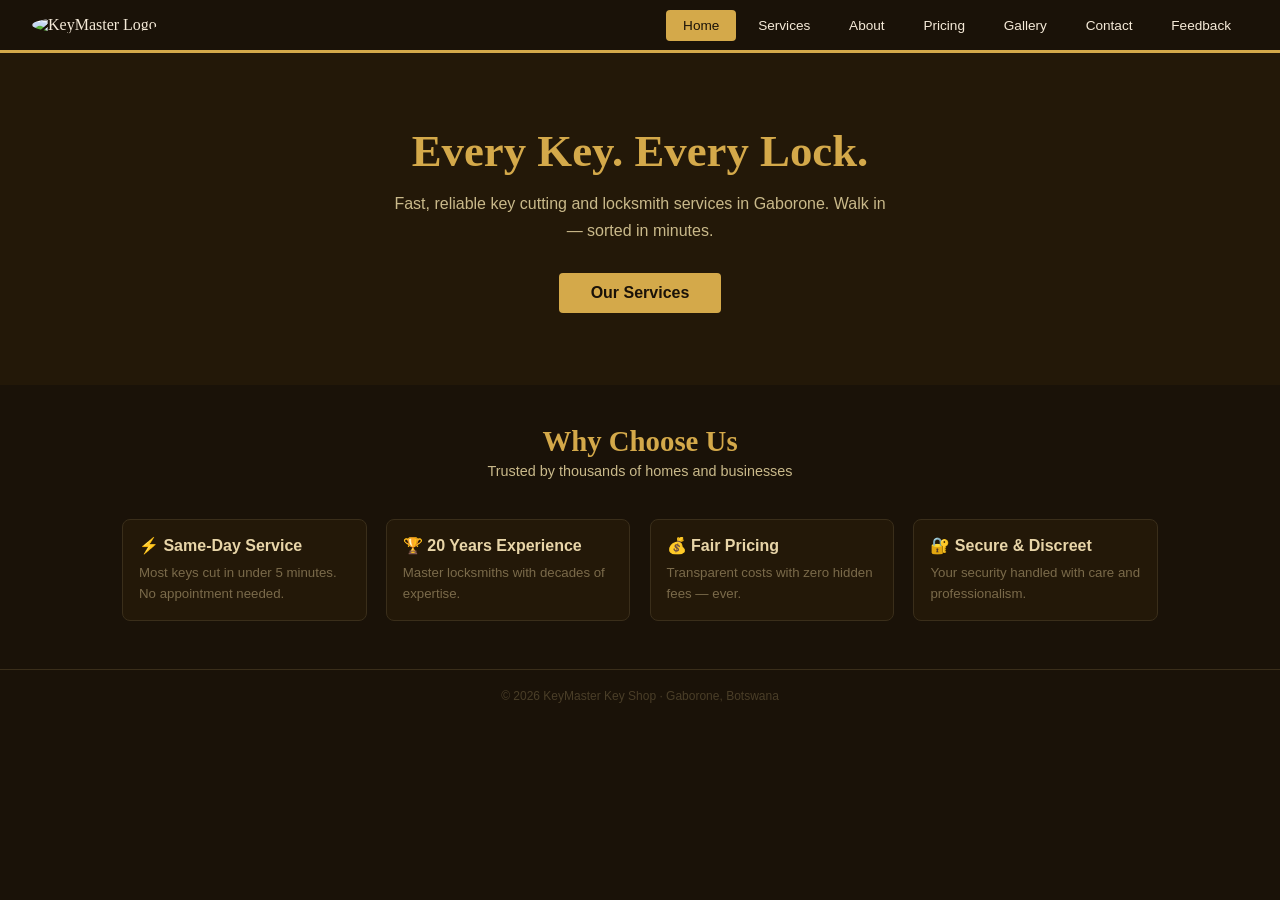
==== index.html @ ec17ee56 "Add files via upload" ====
<!DOCTYPE html>
<html lang="en">
<head>
<meta charset="UTF-8">
<meta name="viewport" content="width=device-width,initial-scale=1">
<title>KeyMaster Home</title>
<style>
*{margin:0;padding:0;box-sizing:border-box}
html,body{background:#1a1208;color:#f5ead8;font-family:Georgia,serif}
nav{background:#1a1208;border-bottom:3px solid #d4a94a;padding:1rem 2rem;display:flex;justify-content:space-between;align-items:center;flex-wrap:wrap;gap:.5rem}
.logo img{height:55px;border-radius:50%;object-fit:cover}
nav ul{list-style:none;display:flex;flex-wrap:wrap;gap:.3rem;margin:0;padding:0}
nav a{color:#f5ead8;text-decoration:none;padding:.45rem 1rem;border:1px solid transparent;border-radius:4px;font-family:Helvetica,Arial,sans-serif;font-size:.85rem;transition:all .2s}
nav a:hover,nav a.active{background:#d4a94a;color:#1a1208}
.hero{background:#231808;text-align:center;padding:4.5rem 2rem}
.hero h1{font-size:2.8rem;color:#d4a94a}
.hero p{color:#c9b98a;margin:.8rem auto;max-width:500px;line-height:1.7;font-family:Helvetica,Arial,sans-serif}
.btn-gold{background:#d4a94a;color:#1a1208;border:none;font-weight:700;padding:.7rem 2rem;border-radius:4px;cursor:pointer;font-family:Helvetica,Arial,sans-serif;text-decoration:none;display:inline-block;margin-top:1rem}
.btn-gold:hover{background:#e0be72;color:#1a1208}
.section-title{color:#d4a94a;text-align:center;font-size:1.8rem;padding:2.5rem 1rem .3rem}
.section-sub{text-align:center;color:#c9b98a;font-family:Helvetica,Arial,sans-serif;font-size:.9rem;margin-bottom:1.5rem}
.grid{display:grid;grid-template-columns:repeat(auto-fit,minmax(210px,1fr));gap:1.2rem;padding:1rem 2rem 3rem;max-width:1100px;margin:auto}
.kcard{background:#231808;border:1px solid #3a2e1a;border-radius:8px;overflow:hidden;transition:border-color .2s}
.kcard:hover{border-color:#d4a94a}
.kcard img{width:100%;height:150px;object-fit:cover;display:block}
.kcard-body{padding:1rem}
.kcard-body h5{color:#e8d5a8;font-size:1rem;margin-bottom:.4rem;font-family:Helvetica,Arial,sans-serif}
.kcard-body p{color:#7a6a4a;font-size:.83rem;line-height:1.6;font-family:Helvetica,Arial,sans-serif}
.two{display:grid;grid-template-columns:1fr 1fr;gap:2rem;padding:1rem 2rem 3rem;max-width:1100px;margin:auto;align-items:start}
.about-text p{color:#c9b98a;line-height:1.8;font-size:.93rem;margin-bottom:.8rem;font-family:Helvetica,Arial,sans-serif}
.stat-grid{display:grid;grid-template-columns:1fr 1fr;gap:1rem}
.stat-box{background:#231808;border:1px solid #3a2e1a;border-radius:8px;padding:1.2rem;text-align:center}
.stat-box strong{display:block;font-size:1.9rem;color:#d4a94a}
.stat-box span{font-size:.78rem;color:#7a6a4a;font-family:Helvetica,Arial,sans-serif}
.pcard{background:#231808;border:1px solid #3a2e1a;border-radius:8px;padding:1.5rem;font-family:Helvetica,Arial,sans-serif}
.pcard.hot{border:2px solid #d4a94a}
.pcard h3{color:#e8d5a8;font-size:1rem;margin-bottom:.3rem}
.price-amt{font-size:2rem;color:#d4a94a;font-weight:700}
.price-amt small{font-size:.8rem;color:#7a6a4a;font-weight:400}
.pcard ul{list-style:none;padding:0;margin-top:.8rem}
.pcard ul li{font-size:.82rem;color:#a8966e;padding:.25rem 0;border-bottom:1px solid #2e2010}
.badge-gold{background:#d4a94a;color:#1a1208;font-size:.7rem;padding:.15rem .55rem;border-radius:3px;font-weight:700;display:inline-block;margin-bottom:.5rem}
.contact-block h3{color:#e8d5a8;margin-bottom:.8rem;font-family:Helvetica,Arial,sans-serif}
.info-row{color:#a8966e;font-size:.87rem;margin-bottom:.6rem;font-family:Helvetica,Arial,sans-serif;padding:.2rem 0}
.hours-table{width:100%;border-collapse:collapse;font-size:.83rem;font-family:Helvetica,Arial,sans-serif}
.hours-table td{padding:.3rem 0;color:#a8966e;border-bottom:1px solid #2e2010}
.hours-table td:last-child{text-align:right;color:#d4a94a}
.fb-form{max-width:520px;margin:0 auto;padding:0 2rem 3rem}
.fb-form label{display:block;font-size:.82rem;color:#c9b98a;margin:.7rem 0 .3rem;font-family:Helvetica,Arial,sans-serif}
.fb-form input,.fb-form select,.fb-form textarea{width:100%;background:#231808;border:1px solid #3a2e1a;border-radius:5px;padding:.6rem .8rem;color:#f5ead8;font-family:Helvetica,Arial,sans-serif;font-size:.88rem}
.fb-form input:focus,.fb-form select:focus,.fb-form textarea:focus{outline:none;border-color:#d4a94a}
.fb-form textarea{height:100px;resize:vertical}
.stars span{font-size:1.6rem;cursor:pointer;color:#3a2e1a}
.stars span.on{color:#d4a94a}
.ok-msg{display:none;margin-top:1rem;padding:1rem;background:#1e2e1a;border:1px solid #3a6e1a;border-radius:6px;color:#7ec47e;text-align:center;font-size:.88rem;font-family:Helvetica,Arial,sans-serif}
footer{text-align:center;padding:1.2rem;border-top:1px solid #3a2e1a;font-size:.75rem;color:#4a3e28;font-family:Helvetica,Arial,sans-serif;background:#1a1208}
@media(max-width:640px){.two{grid-template-columns:1fr}.hero h1{font-size:2rem}nav{flex-direction:column;align-items:flex-start}}
</style>
</head>
<body>
<nav>
  <div class="logo"><img src="images/logo.jpg" alt="KeyMaster Logo"></div>
  <ul>
    <li><a href="index.html" id="n1">Home</a></li>
    <li><a href="services.html" id="n2">Services</a></li>
    <li><a href="about.html" id="n3">About</a></li>
    <li><a href="pricing.html" id="n4">Pricing</a></li>
    <li><a href="gallery.html" id="n5">Gallery</a></li>
    <li><a href="contact.html" id="n6">Contact</a></li>
    <li><a href="feedback.html" id="n7">Feedback</a></li>
  </ul>
</nav>
<script>document.getElementById('n1').className='active'</script>
<div class="hero">
  <h1>Every Key. Every Lock.</h1>
  <p>Fast, reliable key cutting and locksmith services in Gaborone. Walk in — sorted in minutes.</p>
  <a href="services.html" class="btn-gold">Our Services</a>
</div>
<h2 class="section-title">Why Choose Us</h2>
<p class="section-sub">Trusted by thousands of homes and businesses</p>
<div class="grid">
  <div class="kcard"><div class="kcard-body"><h5>⚡ Same-Day Service</h5><p>Most keys cut in under 5 minutes. No appointment needed.</p></div></div>
  <div class="kcard"><div class="kcard-body"><h5>🏆 20 Years Experience</h5><p>Master locksmiths with decades of expertise.</p></div></div>
  <div class="kcard"><div class="kcard-body"><h5>💰 Fair Pricing</h5><p>Transparent costs with zero hidden fees — ever.</p></div></div>
  <div class="kcard"><div class="kcard-body"><h5>🔐 Secure &amp; Discreet</h5><p>Your security handled with care and professionalism.</p></div></div>
</div>
<footer>&copy; 2026 KeyMaster Key Shop &middot; Gaborone, Botswana</footer>
</body>
</html>
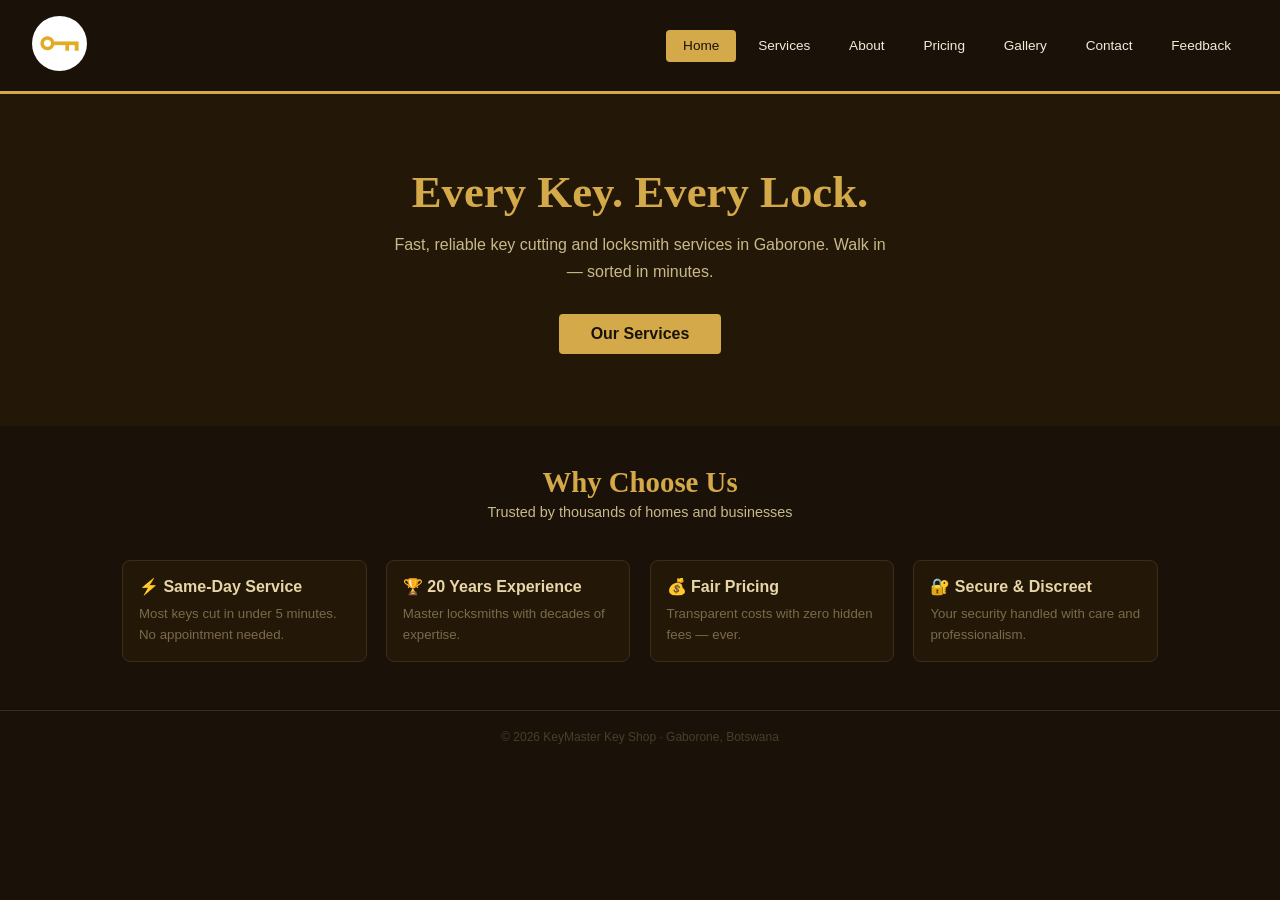
==== commit 78fc1234: "Add files via upload" ====
--- a/index.html
+++ b/index.html
@@ -1,89 +1,88 @@
-<!DOCTYPE html>
-<html lang="en">
-<head>
-<meta charset="UTF-8">
-<meta name="viewport" content="width=device-width,initial-scale=1">
-<title>KeyMaster Home</title>
-<style>
-*{margin:0;padding:0;box-sizing:border-box}
-html,body{background:#1a1208;color:#f5ead8;font-family:Georgia,serif}
-nav{background:#1a1208;border-bottom:3px solid #d4a94a;padding:1rem 2rem;display:flex;justify-content:space-between;align-items:center;flex-wrap:wrap;gap:.5rem}
-.logo img{height:55px;border-radius:50%;object-fit:cover}
-nav ul{list-style:none;display:flex;flex-wrap:wrap;gap:.3rem;margin:0;padding:0}
-nav a{color:#f5ead8;text-decoration:none;padding:.45rem 1rem;border:1px solid transparent;border-radius:4px;font-family:Helvetica,Arial,sans-serif;font-size:.85rem;transition:all .2s}
-nav a:hover,nav a.active{background:#d4a94a;color:#1a1208}
-.hero{background:#231808;text-align:center;padding:4.5rem 2rem}
-.hero h1{font-size:2.8rem;color:#d4a94a}
-.hero p{color:#c9b98a;margin:.8rem auto;max-width:500px;line-height:1.7;font-family:Helvetica,Arial,sans-serif}
-.btn-gold{background:#d4a94a;color:#1a1208;border:none;font-weight:700;padding:.7rem 2rem;border-radius:4px;cursor:pointer;font-family:Helvetica,Arial,sans-serif;text-decoration:none;display:inline-block;margin-top:1rem}
-.btn-gold:hover{background:#e0be72;color:#1a1208}
-.section-title{color:#d4a94a;text-align:center;font-size:1.8rem;padding:2.5rem 1rem .3rem}
-.section-sub{text-align:center;color:#c9b98a;font-family:Helvetica,Arial,sans-serif;font-size:.9rem;margin-bottom:1.5rem}
-.grid{display:grid;grid-template-columns:repeat(auto-fit,minmax(210px,1fr));gap:1.2rem;padding:1rem 2rem 3rem;max-width:1100px;margin:auto}
-.kcard{background:#231808;border:1px solid #3a2e1a;border-radius:8px;overflow:hidden;transition:border-color .2s}
-.kcard:hover{border-color:#d4a94a}
-.kcard img{width:100%;height:150px;object-fit:cover;display:block}
-.kcard-body{padding:1rem}
-.kcard-body h5{color:#e8d5a8;font-size:1rem;margin-bottom:.4rem;font-family:Helvetica,Arial,sans-serif}
-.kcard-body p{color:#7a6a4a;font-size:.83rem;line-height:1.6;font-family:Helvetica,Arial,sans-serif}
-.two{display:grid;grid-template-columns:1fr 1fr;gap:2rem;padding:1rem 2rem 3rem;max-width:1100px;margin:auto;align-items:start}
-.about-text p{color:#c9b98a;line-height:1.8;font-size:.93rem;margin-bottom:.8rem;font-family:Helvetica,Arial,sans-serif}
-.stat-grid{display:grid;grid-template-columns:1fr 1fr;gap:1rem}
-.stat-box{background:#231808;border:1px solid #3a2e1a;border-radius:8px;padding:1.2rem;text-align:center}
-.stat-box strong{display:block;font-size:1.9rem;color:#d4a94a}
-.stat-box span{font-size:.78rem;color:#7a6a4a;font-family:Helvetica,Arial,sans-serif}
-.pcard{background:#231808;border:1px solid #3a2e1a;border-radius:8px;padding:1.5rem;font-family:Helvetica,Arial,sans-serif}
-.pcard.hot{border:2px solid #d4a94a}
-.pcard h3{color:#e8d5a8;font-size:1rem;margin-bottom:.3rem}
-.price-amt{font-size:2rem;color:#d4a94a;font-weight:700}
-.price-amt small{font-size:.8rem;color:#7a6a4a;font-weight:400}
-.pcard ul{list-style:none;padding:0;margin-top:.8rem}
-.pcard ul li{font-size:.82rem;color:#a8966e;padding:.25rem 0;border-bottom:1px solid #2e2010}
-.badge-gold{background:#d4a94a;color:#1a1208;font-size:.7rem;padding:.15rem .55rem;border-radius:3px;font-weight:700;display:inline-block;margin-bottom:.5rem}
-.contact-block h3{color:#e8d5a8;margin-bottom:.8rem;font-family:Helvetica,Arial,sans-serif}
-.info-row{color:#a8966e;font-size:.87rem;margin-bottom:.6rem;font-family:Helvetica,Arial,sans-serif;padding:.2rem 0}
-.hours-table{width:100%;border-collapse:collapse;font-size:.83rem;font-family:Helvetica,Arial,sans-serif}
-.hours-table td{padding:.3rem 0;color:#a8966e;border-bottom:1px solid #2e2010}
-.hours-table td:last-child{text-align:right;color:#d4a94a}
-.fb-form{max-width:520px;margin:0 auto;padding:0 2rem 3rem}
-.fb-form label{display:block;font-size:.82rem;color:#c9b98a;margin:.7rem 0 .3rem;font-family:Helvetica,Arial,sans-serif}
-.fb-form input,.fb-form select,.fb-form textarea{width:100%;background:#231808;border:1px solid #3a2e1a;border-radius:5px;padding:.6rem .8rem;color:#f5ead8;font-family:Helvetica,Arial,sans-serif;font-size:.88rem}
-.fb-form input:focus,.fb-form select:focus,.fb-form textarea:focus{outline:none;border-color:#d4a94a}
-.fb-form textarea{height:100px;resize:vertical}
-.stars span{font-size:1.6rem;cursor:pointer;color:#3a2e1a}
-.stars span.on{color:#d4a94a}
-.ok-msg{display:none;margin-top:1rem;padding:1rem;background:#1e2e1a;border:1px solid #3a6e1a;border-radius:6px;color:#7ec47e;text-align:center;font-size:.88rem;font-family:Helvetica,Arial,sans-serif}
-footer{text-align:center;padding:1.2rem;border-top:1px solid #3a2e1a;font-size:.75rem;color:#4a3e28;font-family:Helvetica,Arial,sans-serif;background:#1a1208}
-@media(max-width:640px){.two{grid-template-columns:1fr}.hero h1{font-size:2rem}nav{flex-direction:column;align-items:flex-start}}
-</style>
-</head>
-<body>
-<nav>
-  <div class="logo"><img src="images/logo.jpg" alt="KeyMaster Logo"></div>
-  <ul>
-    <li><a href="index.html" id="n1">Home</a></li>
-    <li><a href="services.html" id="n2">Services</a></li>
-    <li><a href="about.html" id="n3">About</a></li>
-    <li><a href="pricing.html" id="n4">Pricing</a></li>
-    <li><a href="gallery.html" id="n5">Gallery</a></li>
-    <li><a href="contact.html" id="n6">Contact</a></li>
-    <li><a href="feedback.html" id="n7">Feedback</a></li>
-  </ul>
-</nav>
-<script>document.getElementById('n1').className='active'</script>
-<div class="hero">
-  <h1>Every Key. Every Lock.</h1>
-  <p>Fast, reliable key cutting and locksmith services in Gaborone. Walk in — sorted in minutes.</p>
-  <a href="services.html" class="btn-gold">Our Services</a>
-</div>
-<h2 class="section-title">Why Choose Us</h2>
-<p class="section-sub">Trusted by thousands of homes and businesses</p>
-<div class="grid">
-  <div class="kcard"><div class="kcard-body"><h5>⚡ Same-Day Service</h5><p>Most keys cut in under 5 minutes. No appointment needed.</p></div></div>
-  <div class="kcard"><div class="kcard-body"><h5>🏆 20 Years Experience</h5><p>Master locksmiths with decades of expertise.</p></div></div>
-  <div class="kcard"><div class="kcard-body"><h5>💰 Fair Pricing</h5><p>Transparent costs with zero hidden fees — ever.</p></div></div>
-  <div class="kcard"><div class="kcard-body"><h5>🔐 Secure &amp; Discreet</h5><p>Your security handled with care and professionalism.</p></div></div>
-</div>
-<footer>&copy; 2026 KeyMaster Key Shop &middot; Gaborone, Botswana</footer>
-</body>
-</html>+<!DOCTYPE html>
+<html lang="en">
+<head>
+<meta charset="UTF-8">
+<meta name="viewport" content="width=device-width,initial-scale=1">
+<title>KeyMaster – Home</title>
+<style>
+*{margin:0;padding:0;box-sizing:border-box}
+html,body{background:#1a1208;color:#f5ead8;font-family:Georgia,serif}
+nav{background:#1a1208;border-bottom:3px solid #d4a94a;padding:1rem 2rem;display:flex;justify-content:space-between;align-items:center;flex-wrap:wrap;gap:.5rem}
+.logo img{height:55px;border-radius:50%;object-fit:cover}
+nav ul{list-style:none;display:flex;flex-wrap:wrap;gap:.3rem;margin:0;padding:0}
+nav a{color:#f5ead8;text-decoration:none;padding:.45rem 1rem;border:1px solid transparent;border-radius:4px;font-family:Helvetica,Arial,sans-serif;font-size:.85rem;transition:all .2s}
+nav a:hover,nav a.active{background:#d4a94a;color:#1a1208}
+.hero{background:#231808;text-align:center;padding:4.5rem 2rem}
+.hero h1{font-size:2.8rem;color:#d4a94a}
+.hero p{color:#c9b98a;margin:.8rem auto;max-width:500px;line-height:1.7;font-family:Helvetica,Arial,sans-serif}
+.btn-gold{background:#d4a94a;color:#1a1208;border:none;font-weight:700;padding:.7rem 2rem;border-radius:4px;cursor:pointer;font-family:Helvetica,Arial,sans-serif;text-decoration:none;display:inline-block;margin-top:1rem}
+.btn-gold:hover{background:#e0be72;color:#1a1208}
+.section-title{color:#d4a94a;text-align:center;font-size:1.8rem;padding:2.5rem 1rem .3rem}
+.section-sub{text-align:center;color:#c9b98a;font-family:Helvetica,Arial,sans-serif;font-size:.9rem;margin-bottom:1.5rem}
+.grid{display:grid;grid-template-columns:repeat(auto-fit,minmax(210px,1fr));gap:1.2rem;padding:1rem 2rem 3rem;max-width:1100px;margin:auto}
+.kcard{background:#231808;border:1px solid #3a2e1a;border-radius:8px;overflow:hidden;transition:border-color .2s}
+.kcard:hover{border-color:#d4a94a}
+.kcard img{width:100%;height:150px;object-fit:cover;display:block}
+.kcard-body{padding:1rem}
+.kcard-body h5{color:#e8d5a8;font-size:1rem;margin-bottom:.4rem;font-family:Helvetica,Arial,sans-serif}
+.kcard-body p{color:#7a6a4a;font-size:.83rem;line-height:1.6;font-family:Helvetica,Arial,sans-serif}
+.two{display:grid;grid-template-columns:1fr 1fr;gap:2rem;padding:1rem 2rem 3rem;max-width:1100px;margin:auto;align-items:start}
+.about-text p{color:#c9b98a;line-height:1.8;font-size:.93rem;margin-bottom:.8rem;font-family:Helvetica,Arial,sans-serif}
+.stat-grid{display:grid;grid-template-columns:1fr 1fr;gap:1rem}
+.stat-box{background:#231808;border:1px solid #3a2e1a;border-radius:8px;padding:1.2rem;text-align:center}
+.stat-box strong{display:block;font-size:1.9rem;color:#d4a94a}
+.stat-box span{font-size:.78rem;color:#7a6a4a;font-family:Helvetica,Arial,sans-serif}
+.pcard{background:#231808;border:1px solid #3a2e1a;border-radius:8px;padding:1.5rem;font-family:Helvetica,Arial,sans-serif}
+.pcard.hot{border:2px solid #d4a94a}
+.pcard h3{color:#e8d5a8;font-size:1rem;margin-bottom:.3rem}
+.price-amt{font-size:2rem;color:#d4a94a;font-weight:700}
+.price-amt small{font-size:.8rem;color:#7a6a4a;font-weight:400}
+.pcard ul{list-style:none;padding:0;margin-top:.8rem}
+.pcard ul li{font-size:.82rem;color:#a8966e;padding:.25rem 0;border-bottom:1px solid #2e2010}
+.badge-gold{background:#d4a94a;color:#1a1208;font-size:.7rem;padding:.15rem .55rem;border-radius:3px;font-weight:700;display:inline-block;margin-bottom:.5rem}
+.contact-block h3{color:#e8d5a8;margin-bottom:.8rem;font-family:Helvetica,Arial,sans-serif}
+.info-row{color:#a8966e;font-size:.87rem;margin-bottom:.6rem;font-family:Helvetica,Arial,sans-serif;padding:.2rem 0}
+.hours-table{width:100%;border-collapse:collapse;font-size:.83rem;font-family:Helvetica,Arial,sans-serif}
+.hours-table td{padding:.3rem 0;color:#a8966e;border-bottom:1px solid #2e2010}
+.hours-table td:last-child{text-align:right;color:#d4a94a}
+.fb-form{max-width:520px;margin:0 auto;padding:0 2rem 3rem}
+.fb-form label{display:block;font-size:.82rem;color:#c9b98a;margin:.7rem 0 .3rem;font-family:Helvetica,Arial,sans-serif}
+.fb-form input,.fb-form select,.fb-form textarea{width:100%;background:#231808;border:1px solid #3a2e1a;border-radius:5px;padding:.6rem .8rem;color:#f5ead8;font-family:Helvetica,Arial,sans-serif;font-size:.88rem}
+.fb-form input:focus,.fb-form select:focus,.fb-form textarea:focus{outline:none;border-color:#d4a94a}
+.fb-form textarea{height:100px;resize:vertical}
+.stars span{font-size:1.6rem;cursor:pointer;color:#3a2e1a}
+.stars span.on{color:#d4a94a}
+.ok-msg{display:none;margin-top:1rem;padding:1rem;background:#1e2e1a;border:1px solid #3a6e1a;border-radius:6px;color:#7ec47e;text-align:center;font-size:.88rem;font-family:Helvetica,Arial,sans-serif}
+footer{text-align:center;padding:1.2rem;border-top:1px solid #3a2e1a;font-size:.75rem;color:#4a3e28;font-family:Helvetica,Arial,sans-serif;background:#1a1208}
+@media(max-width:640px){.two{grid-template-columns:1fr}.hero h1{font-size:2rem}nav{flex-direction:column;align-items:flex-start}}
+</style>
+</head>
+<body>
+<nav>
+  <div class="logo"><img src="logo.jpg" alt="KeyMaster Logo"></div>
+  <ul>
+    <li><a href="index.html" id="n1">Home</a></li>
+    <li><a href="services.html" id="n2">Services</a></li>
+    <li><a href="about.html" id="n3">About</a></li>
+    <li><a href="pricing.html" id="n4">Pricing</a></li>
+    <li><a href="gallery.html" id="n5">Gallery</a></li>
+    <li><a href="contact.html" id="n6">Contact</a></li>
+    <li><a href="feedback.html" id="n7">Feedback</a></li>
+  </ul>
+</nav>
+<script>document.getElementById('n1').className='active'</script>
+<div class="hero">
+  <h1>Every Key. Every Lock.</h1>
+  <p>Fast, reliable key cutting and locksmith services in Gaborone. Walk in — sorted in minutes.</p>
+  <a href="services.html" class="btn-gold">Our Services</a>
+</div>
+<h2 class="section-title">Why Choose Us</h2>
+<p class="section-sub">Trusted by thousands of homes and businesses</p>
+<div class="grid">
+  <div class="kcard"><div class="kcard-body"><h5>⚡ Same-Day Service</h5><p>Most keys cut in under 5 minutes. No appointment needed.</p></div></div>
+  <div class="kcard"><div class="kcard-body"><h5>🏆 20 Years Experience</h5><p>Master locksmiths with decades of expertise.</p></div></div>
+  <div class="kcard"><div class="kcard-body"><h5>💰 Fair Pricing</h5><p>Transparent costs with zero hidden fees — ever.</p></div></div>
+  <div class="kcard"><div class="kcard-body"><h5>🔐 Secure &amp; Discreet</h5><p>Your security handled with care and professionalism.</p></div></div>
+</div>
+<footer>&copy; 2026 KeyMaster Key Shop &middot; Gaborone, Botswana</footer>
+</body></html>
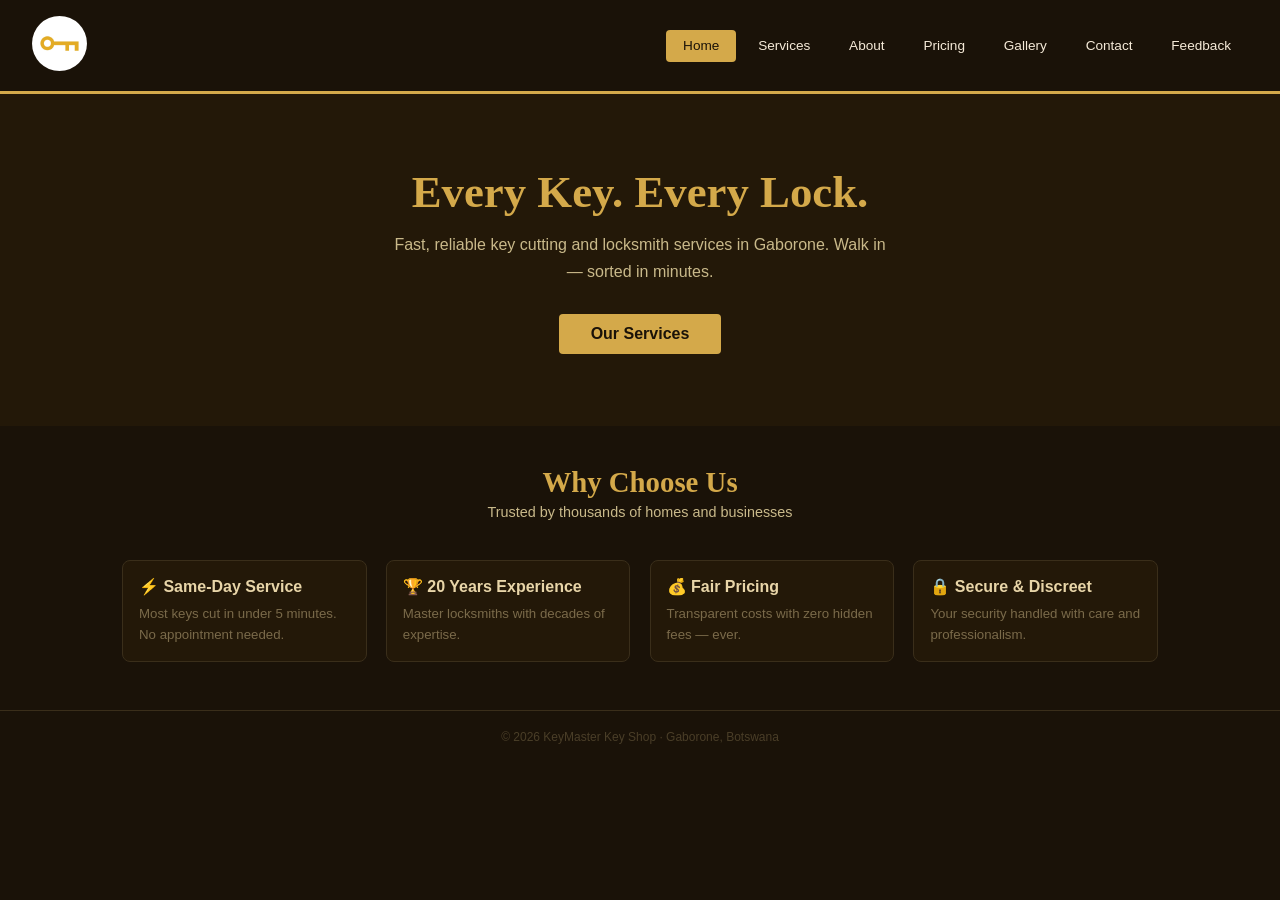
==== commit 7e7722b0: "Add files via upload" ====
--- a/index.html
+++ b/index.html
@@ -56,8 +56,7 @@
 footer{text-align:center;padding:1.2rem;border-top:1px solid #3a2e1a;font-size:.75rem;color:#4a3e28;font-family:Helvetica,Arial,sans-serif;background:#1a1208}
 @media(max-width:640px){.two{grid-template-columns:1fr}.hero h1{font-size:2rem}nav{flex-direction:column;align-items:flex-start}}
 </style>
-</head>
-<body>
+</head><body>
 <nav>
   <div class="logo"><img src="logo.jpg" alt="KeyMaster Logo"></div>
   <ul>
@@ -79,10 +78,10 @@
 <h2 class="section-title">Why Choose Us</h2>
 <p class="section-sub">Trusted by thousands of homes and businesses</p>
 <div class="grid">
-  <div class="kcard"><div class="kcard-body"><h5>⚡ Same-Day Service</h5><p>Most keys cut in under 5 minutes. No appointment needed.</p></div></div>
-  <div class="kcard"><div class="kcard-body"><h5>🏆 20 Years Experience</h5><p>Master locksmiths with decades of expertise.</p></div></div>
-  <div class="kcard"><div class="kcard-body"><h5>💰 Fair Pricing</h5><p>Transparent costs with zero hidden fees — ever.</p></div></div>
-  <div class="kcard"><div class="kcard-body"><h5>🔐 Secure &amp; Discreet</h5><p>Your security handled with care and professionalism.</p></div></div>
+  <div class="kcard"><div class="kcard-body"><h5>&#9889; Same-Day Service</h5><p>Most keys cut in under 5 minutes. No appointment needed.</p></div></div>
+  <div class="kcard"><div class="kcard-body"><h5>&#127942; 20 Years Experience</h5><p>Master locksmiths with decades of expertise.</p></div></div>
+  <div class="kcard"><div class="kcard-body"><h5>&#128176; Fair Pricing</h5><p>Transparent costs with zero hidden fees — ever.</p></div></div>
+  <div class="kcard"><div class="kcard-body"><h5>&#128274; Secure &amp; Discreet</h5><p>Your security handled with care and professionalism.</p></div></div>
 </div>
 <footer>&copy; 2026 KeyMaster Key Shop &middot; Gaborone, Botswana</footer>
 </body></html>
